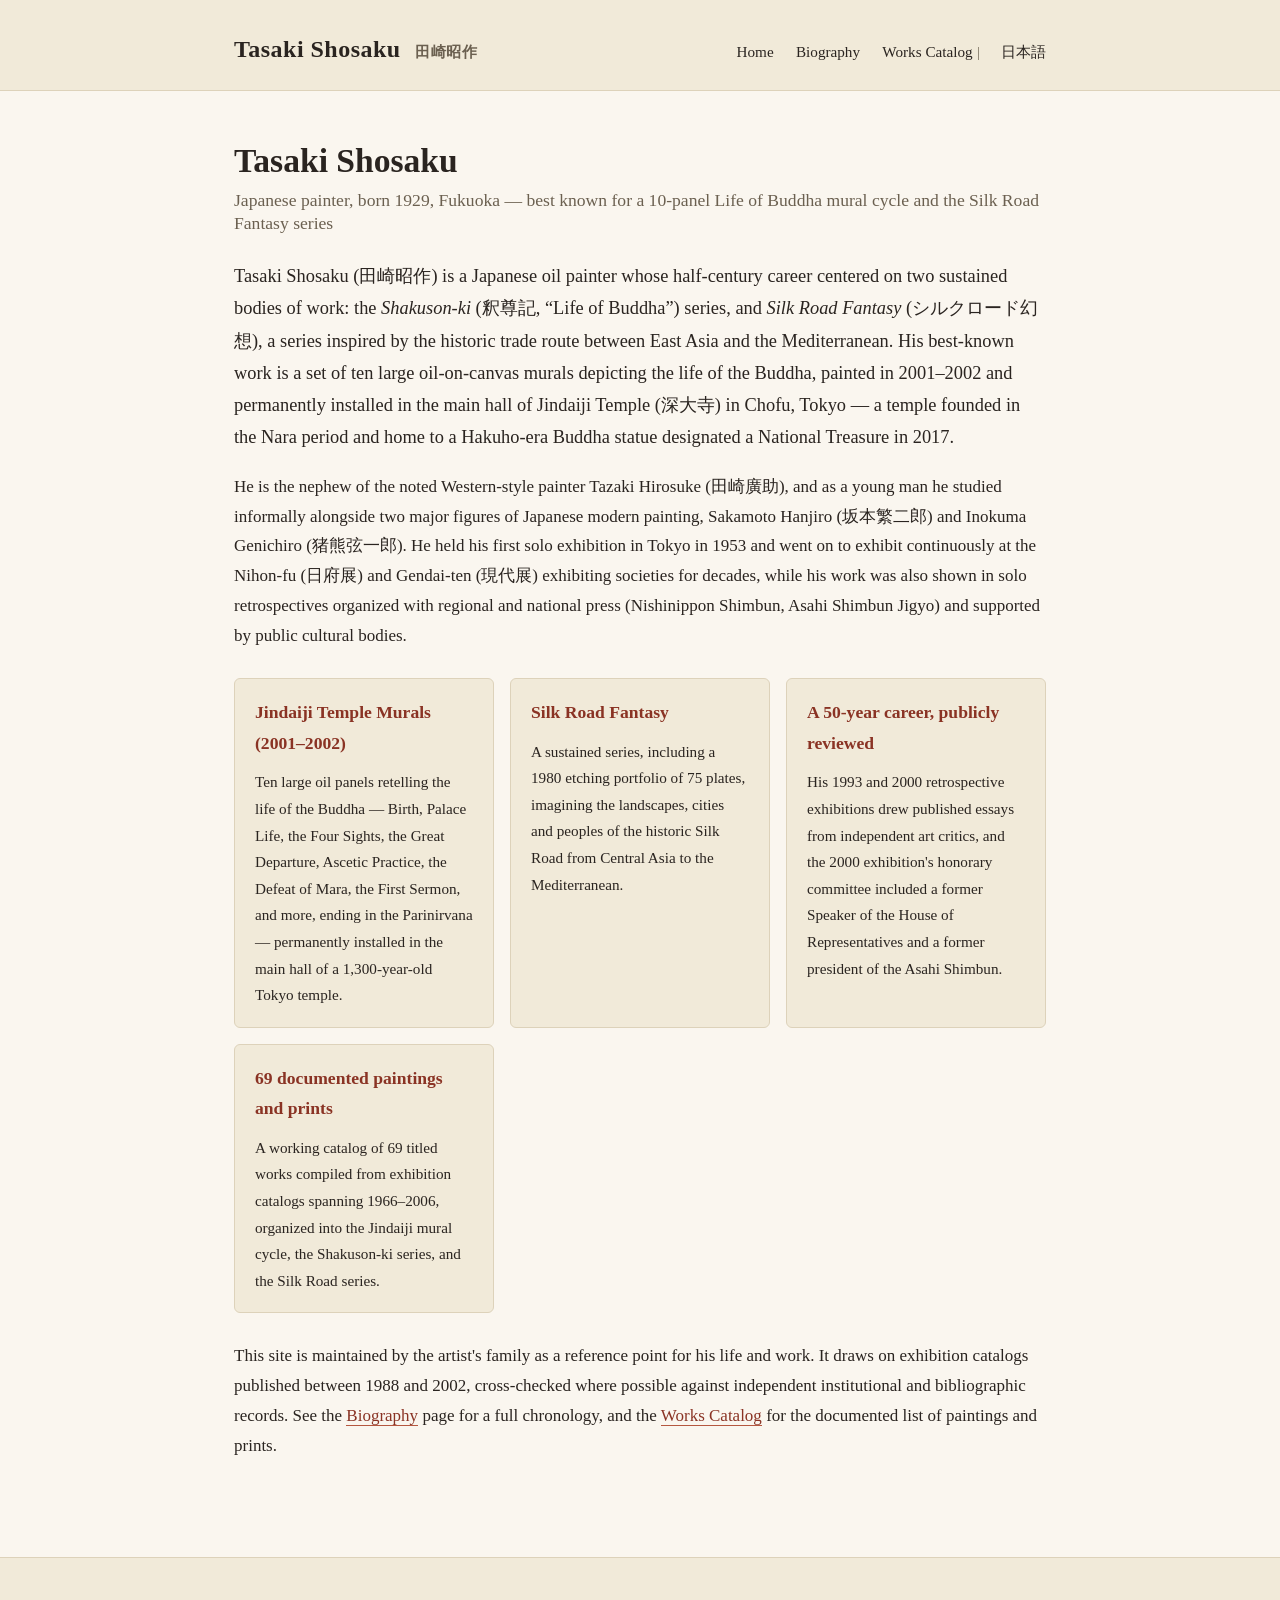
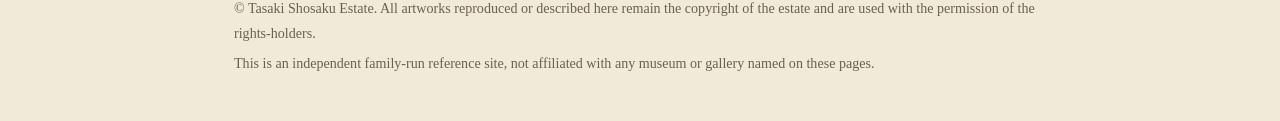
==== index.html @ aa530835 "Add files via upload" ====
<!doctype html>
<html lang="en">
<head>
<meta charset="utf-8">
<meta name="viewport" content="width=device-width, initial-scale=1">
<title>Tasaki Shosaku — Japanese Painter (1929–)</title>
<meta name="description" content="Official reference site for Japanese painter Tasaki Shosaku (田崎昭作, b. 1929), creator of the 10-panel Life of Buddha murals at Jindaiji Temple, Tokyo, and the Silk Road Fantasy series.">
<link rel="stylesheet" href="style.css">
</head>
<body>

<header class="site-header">
  <div class="wrap">
    <div class="brand">Tasaki Shosaku <span class="jp">田崎昭作</span></div>
    <nav class="main-nav">
      <a href="index.html">Home</a>
      <a href="biography.html">Biography</a>
      <a href="works.html">Works Catalog</a>
      <span class="lang-switch">| <a href="ja/index.html">日本語</a></span>
    </nav>
  </div>
</header>

<main>
  <div class="wrap">
    <h1>Tasaki Shosaku
      <span class="sub">Japanese painter, born 1929, Fukuoka — best known for a 10-panel Life of Buddha mural cycle and the Silk Road Fantasy series</span>
    </h1>

    <p class="lede">Tasaki Shosaku (田崎昭作) is a Japanese oil painter whose half-century career centered on two sustained bodies of work: the <em>Shakuson-ki</em> (釈尊記, &ldquo;Life of Buddha&rdquo;) series, and <em>Silk Road Fantasy</em> (シルクロード幻想), a series inspired by the historic trade route between East Asia and the Mediterranean. His best-known work is a set of ten large oil-on-canvas murals depicting the life of the Buddha, painted in 2001&ndash;2002 and permanently installed in the main hall of Jindaiji Temple (深大寺) in Chofu, Tokyo &mdash; a temple founded in the Nara period and home to a Hakuho-era Buddha statue designated a National Treasure in 2017.</p>

    <p>He is the nephew of the noted Western-style painter Tazaki Hirosuke (田崎廣助), and as a young man he studied informally alongside two major figures of Japanese modern painting, Sakamoto Hanjiro (坂本繁二郎) and Inokuma Genichiro (猪熊弦一郎). He held his first solo exhibition in Tokyo in 1953 and went on to exhibit continuously at the Nihon-fu (日府展) and Gendai-ten (現代展) exhibiting societies for decades, while his work was also shown in solo retrospectives organized with regional and national press (Nishinippon Shimbun, Asahi Shimbun Jigyo) and supported by public cultural bodies.</p>

    <div class="cards">
      <div class="card">
        <h3>Jindaiji Temple Murals (2001&ndash;2002)</h3>
        <p>Ten large oil panels retelling the life of the Buddha — Birth, Palace Life, the Four Sights, the Great Departure, Ascetic Practice, the Defeat of Mara, the First Sermon, and more, ending in the Parinirvana — permanently installed in the main hall of a 1,300-year-old Tokyo temple.</p>
      </div>
      <div class="card">
        <h3>Silk Road Fantasy</h3>
        <p>A sustained series, including a 1980 etching portfolio of 75 plates, imagining the landscapes, cities and peoples of the historic Silk Road from Central Asia to the Mediterranean.</p>
      </div>
      <div class="card">
        <h3>A 50-year career, publicly reviewed</h3>
        <p>His 1993 and 2000 retrospective exhibitions drew published essays from independent art critics, and the 2000 exhibition's honorary committee included a former Speaker of the House of Representatives and a former president of the Asahi Shimbun.</p>
      </div>
      <div class="card">
        <h3>69 documented paintings and prints</h3>
        <p>A working catalog of 69 titled works compiled from exhibition catalogs spanning 1966&ndash;2006, organized into the Jindaiji mural cycle, the Shakuson-ki series, and the Silk Road series.</p>
      </div>
    </div>

    <p>This site is maintained by the artist's family as a reference point for his life and work. It draws on exhibition catalogs published between 1988 and 2002, cross-checked where possible against independent institutional and bibliographic records. See the <a href="biography.html">Biography</a> page for a full chronology, and the <a href="works.html">Works Catalog</a> for the documented list of paintings and prints.</p>
  </div>
</main>

<footer class="site-footer">
  <div class="wrap">
    <p>&copy; Tasaki Shosaku Estate. All artworks reproduced or described here remain the copyright of the estate and are used with the permission of the rights-holders.</p>
    <p>This is an independent family-run reference site, not affiliated with any museum or gallery named on these pages.</p>
  </div>
</footer>

</body>
</html>
---- style.css ----
/* Tasaki Shosaku reference site — shared stylesheet */

:root {
  --ink: #2a2420;
  --paper: #faf6ef;
  --paper-raised: #f1ead9;
  --accent: #8a3324;
  --accent-soft: #b5573f;
  --line: #ddd2ba;
  --muted: #6b6050;
  --max-width: 860px;
}

* { box-sizing: border-box; }

html { scroll-behavior: smooth; }

body {
  margin: 0;
  background: var(--paper);
  color: var(--ink);
  font-family: "Hiragino Mincho ProN", "Yu Mincho", "Noto Serif JP", Georgia, "Times New Roman", serif;
  line-height: 1.75;
  font-size: 17px;
}

a { color: var(--accent); text-decoration: none; border-bottom: 1px solid var(--accent-soft); }
a:hover { color: var(--accent-soft); }

.wrap {
  max-width: var(--max-width);
  margin: 0 auto;
  padding: 0 24px;
}

header.site-header {
  border-bottom: 1px solid var(--line);
  padding: 28px 0 20px;
  background: var(--paper-raised);
}

header.site-header .wrap {
  display: flex;
  justify-content: space-between;
  align-items: baseline;
  flex-wrap: wrap;
  gap: 10px;
}

.brand {
  font-size: 1.5rem;
  letter-spacing: 0.02em;
  font-weight: 600;
}
.brand .jp { font-size: 0.95rem; color: var(--muted); margin-left: 8px; }

nav.main-nav a {
  margin-left: 18px;
  font-size: 0.95rem;
  border-bottom: none;
  color: var(--ink);
}
nav.main-nav a:hover { color: var(--accent); }

.lang-switch {
  font-size: 0.85rem;
  color: var(--muted);
}
.lang-switch a { border-bottom: none; }

main { padding: 48px 0 80px; }

h1 { font-size: 2.1rem; margin: 0 0 6px; line-height: 1.3; }
h1 .sub { display: block; font-size: 1.1rem; color: var(--muted); font-weight: 400; margin-top: 6px; }
h2 { font-size: 1.4rem; margin: 2.6em 0 0.8em; border-left: 4px solid var(--accent); padding-left: 12px; }
h3 { font-size: 1.1rem; margin: 1.6em 0 0.6em; color: var(--accent); }

p.lede {
  font-size: 1.15rem;
  color: var(--ink);
  margin-top: 1.4em;
}

.cards {
  display: grid;
  grid-template-columns: repeat(auto-fit, minmax(220px, 1fr));
  gap: 16px;
  margin: 28px 0;
}
.card {
  background: var(--paper-raised);
  border: 1px solid var(--line);
  border-radius: 6px;
  padding: 18px 20px;
}
.card h3 { margin-top: 0; }
.card p { margin: 0; font-size: 0.95rem; color: var(--ink); }

.timeline { list-style: none; margin: 0; padding: 0; border-top: 1px solid var(--line); }
.timeline li {
  display: grid;
  grid-template-columns: 140px 1fr;
  gap: 18px;
  padding: 16px 0;
  border-bottom: 1px solid var(--line);
}
.timeline .year { font-weight: 600; color: var(--accent); }
.timeline .desc { }
.timeline .desc .note { display: block; font-size: 0.85rem; color: var(--muted); margin-top: 4px; }

@media (max-width: 540px) {
  .timeline li { grid-template-columns: 1fr; gap: 4px; }
}

table.works {
  width: 100%;
  border-collapse: collapse;
  margin: 14px 0 8px;
  font-size: 0.95rem;
}
table.works th, table.works td {
  text-align: left;
  padding: 9px 10px;
  border-bottom: 1px solid var(--line);
  vertical-align: top;
}
table.works th {
  font-weight: 600;
  color: var(--muted);
  font-size: 0.82rem;
  text-transform: uppercase;
  letter-spacing: 0.04em;
}
table.works tr:hover { background: var(--paper-raised); }
.series-count { color: var(--muted); font-size: 0.95rem; margin-top: -6px; }

.table-scroll { overflow-x: auto; }

footer.site-footer {
  border-top: 1px solid var(--line);
  background: var(--paper-raised);
  padding: 32px 0 40px;
  font-size: 0.88rem;
  color: var(--muted);
}
footer.site-footer p { margin: 0.4em 0; }
footer.site-footer a { color: var(--muted); border-bottom: 1px solid var(--line); }

.status-note {
  background: #fbeee7;
  border: 1px solid #e3b9a9;
  border-radius: 6px;
  padding: 14px 18px;
  font-size: 0.9rem;
  color: #6e3524;
  margin: 18px 0;
}
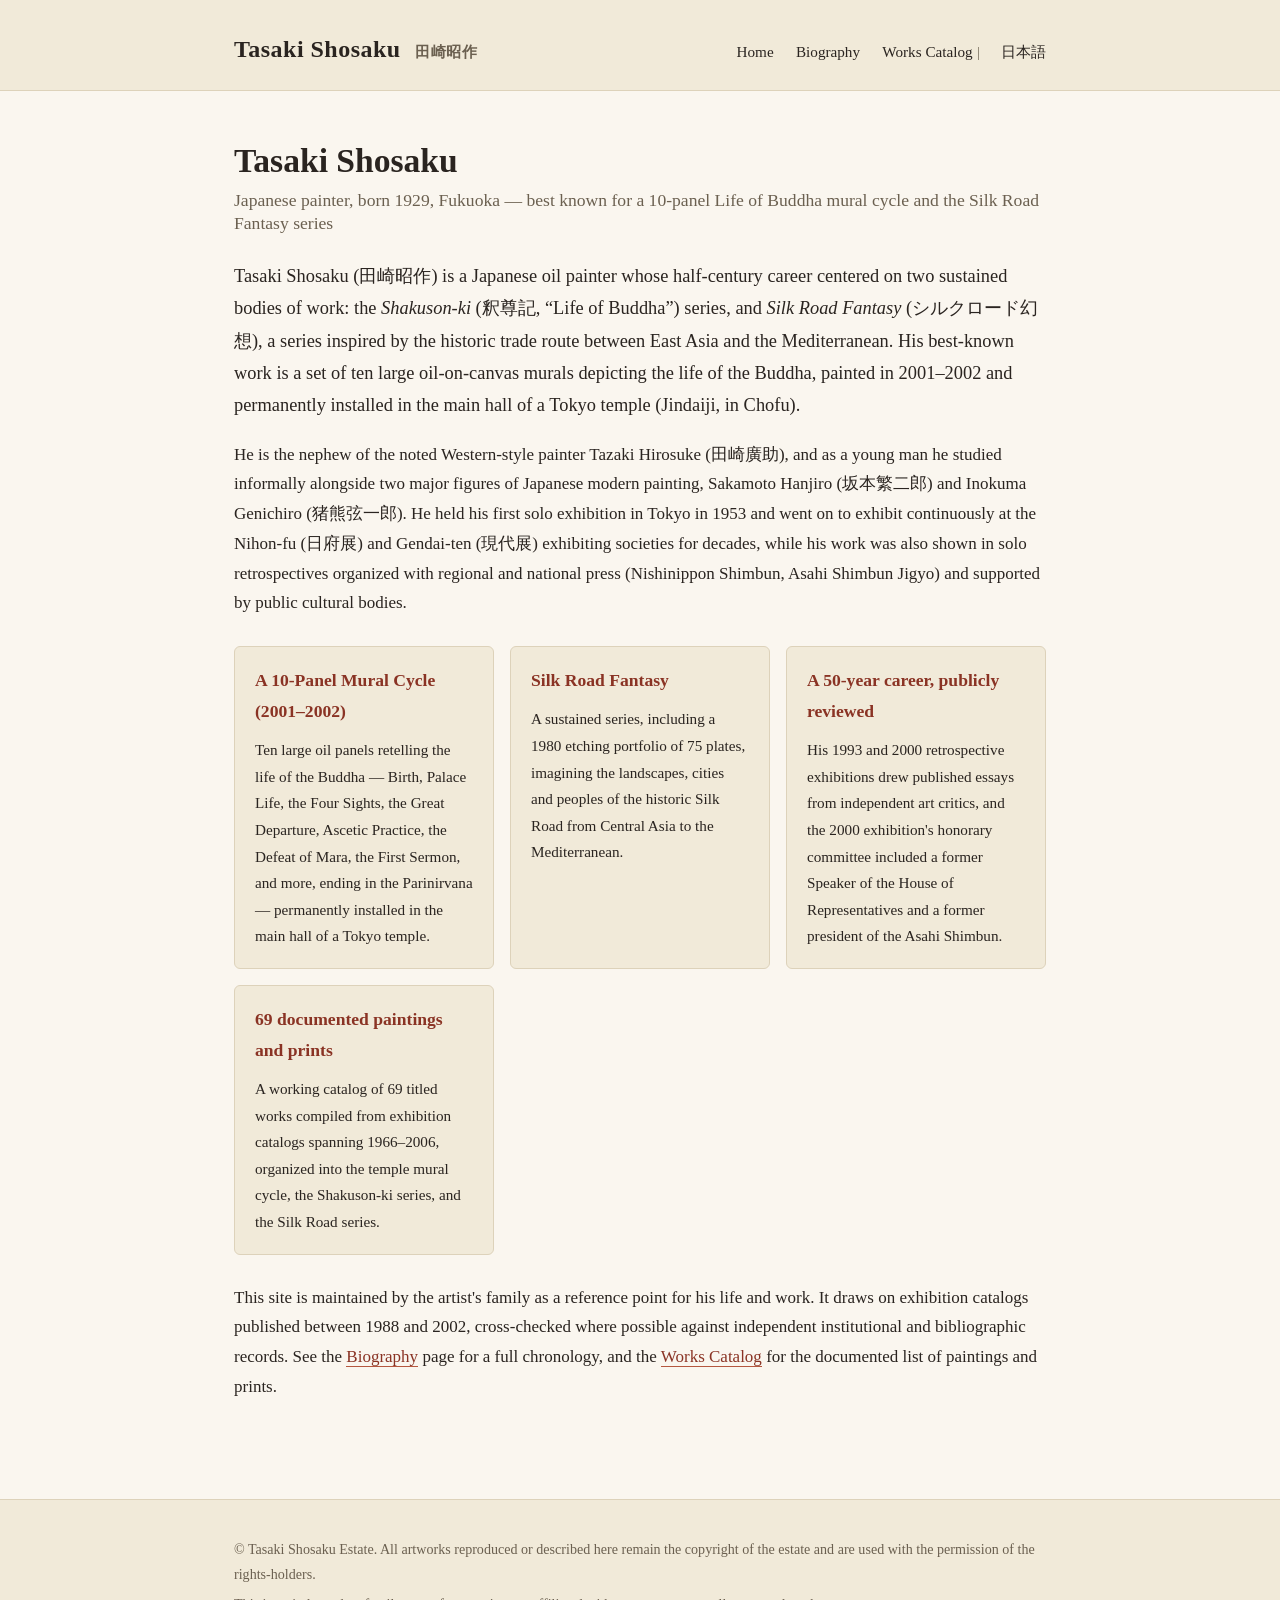
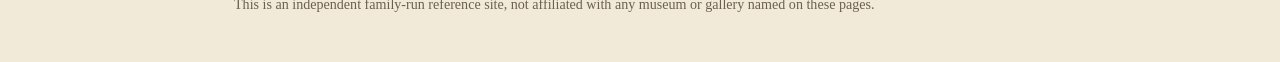
==== commit 6562f531: "Add files via upload" ====
--- a/index.html
+++ b/index.html
@@ -4,8 +4,50 @@
 <meta charset="utf-8">
 <meta name="viewport" content="width=device-width, initial-scale=1">
 <title>Tasaki Shosaku — Japanese Painter (1929–)</title>
-<meta name="description" content="Official reference site for Japanese painter Tasaki Shosaku (田崎昭作, b. 1929), creator of the 10-panel Life of Buddha murals at Jindaiji Temple, Tokyo, and the Silk Road Fantasy series.">
+<meta name="description" content="Official reference site for Japanese painter Tasaki Shosaku (田崎昭作, b. 1929), creator of a 10-panel Life of Buddha mural cycle and the Silk Road Fantasy series.">
+<link rel="canonical" href="https://ttakt.github.io/tasaki-shosaku/">
+<link rel="alternate" hreflang="en" href="https://ttakt.github.io/tasaki-shosaku/">
+<link rel="alternate" hreflang="ja" href="https://ttakt.github.io/tasaki-shosaku/ja/index.html">
+<link rel="alternate" hreflang="x-default" href="https://ttakt.github.io/tasaki-shosaku/">
+<link rel="icon" href="assets/favicon.ico" sizes="any">
+<link rel="icon" href="assets/favicon-32.png" type="image/png" sizes="32x32">
+<link rel="apple-touch-icon" href="assets/apple-touch-icon.png">
+<meta property="og:type" content="profile">
+<meta property="og:site_name" content="Tasaki Shosaku ｜田崎昭作">
+<meta property="og:locale" content="en_US">
+<meta property="og:title" content="Tasaki Shosaku — Japanese Painter (1929–)">
+<meta property="og:description" content="Official reference site for Japanese painter Tasaki Shosaku (田崎昭作, b. 1929), creator of a 10-panel Life of Buddha mural cycle and the Silk Road Fantasy series.">
+<meta property="og:url" content="https://ttakt.github.io/tasaki-shosaku/">
+<meta property="og:image" content="https://ttakt.github.io/tasaki-shosaku/assets/og-image-en.png">
+<meta property="og:image:width" content="1200">
+<meta property="og:image:height" content="630">
+<meta name="twitter:card" content="summary_large_image">
+<meta name="twitter:title" content="Tasaki Shosaku — Japanese Painter (1929–)">
+<meta name="twitter:description" content="Official reference site for Japanese painter Tasaki Shosaku (田崎昭作, b. 1929), creator of a 10-panel Life of Buddha mural cycle and the Silk Road Fantasy series.">
+<meta name="twitter:image" content="https://ttakt.github.io/tasaki-shosaku/assets/og-image-en.png">
 <link rel="stylesheet" href="style.css">
+<script type="application/ld+json">
+{
+  "@context": "https://schema.org",
+  "@type": "Person",
+  "name": "Tasaki Shosaku",
+  "alternateName": ["田崎昭作", "田﨑昭作"],
+  "birthDate": "1929-01-17",
+  "birthPlace": {
+    "@type": "Place",
+    "name": "Tachibana-machi, Yame District, Fukuoka Prefecture, Japan"
+  },
+  "nationality": "Japanese",
+  "jobTitle": "Painter",
+  "description": "Japanese oil painter known for the 10-panel Life of Buddha (Shakuson-ki) mural cycle and the Silk Road Fantasy series.",
+  "url": "https://ttakt.github.io/tasaki-shosaku/",
+  "image": "https://ttakt.github.io/tasaki-shosaku/assets/og-image-en.png",
+  "workLocation": {
+    "@type": "Place",
+    "name": "Tokyo, Japan"
+  }
+}
+</script>
 </head>
 <body>
 
@@ -27,14 +69,14 @@
       <span class="sub">Japanese painter, born 1929, Fukuoka — best known for a 10-panel Life of Buddha mural cycle and the Silk Road Fantasy series</span>
     </h1>
 
-    <p class="lede">Tasaki Shosaku (田崎昭作) is a Japanese oil painter whose half-century career centered on two sustained bodies of work: the <em>Shakuson-ki</em> (釈尊記, &ldquo;Life of Buddha&rdquo;) series, and <em>Silk Road Fantasy</em> (シルクロード幻想), a series inspired by the historic trade route between East Asia and the Mediterranean. His best-known work is a set of ten large oil-on-canvas murals depicting the life of the Buddha, painted in 2001&ndash;2002 and permanently installed in the main hall of Jindaiji Temple (深大寺) in Chofu, Tokyo &mdash; a temple founded in the Nara period and home to a Hakuho-era Buddha statue designated a National Treasure in 2017.</p>
+    <p class="lede">Tasaki Shosaku (田崎昭作) is a Japanese oil painter whose half-century career centered on two sustained bodies of work: the <em>Shakuson-ki</em> (釈尊記, &ldquo;Life of Buddha&rdquo;) series, and <em>Silk Road Fantasy</em> (シルクロード幻想), a series inspired by the historic trade route between East Asia and the Mediterranean. His best-known work is a set of ten large oil-on-canvas murals depicting the life of the Buddha, painted in 2001&ndash;2002 and permanently installed in the main hall of a Tokyo temple (Jindaiji, in Chofu).</p>
 
     <p>He is the nephew of the noted Western-style painter Tazaki Hirosuke (田崎廣助), and as a young man he studied informally alongside two major figures of Japanese modern painting, Sakamoto Hanjiro (坂本繁二郎) and Inokuma Genichiro (猪熊弦一郎). He held his first solo exhibition in Tokyo in 1953 and went on to exhibit continuously at the Nihon-fu (日府展) and Gendai-ten (現代展) exhibiting societies for decades, while his work was also shown in solo retrospectives organized with regional and national press (Nishinippon Shimbun, Asahi Shimbun Jigyo) and supported by public cultural bodies.</p>
 
     <div class="cards">
       <div class="card">
-        <h3>Jindaiji Temple Murals (2001&ndash;2002)</h3>
-        <p>Ten large oil panels retelling the life of the Buddha — Birth, Palace Life, the Four Sights, the Great Departure, Ascetic Practice, the Defeat of Mara, the First Sermon, and more, ending in the Parinirvana — permanently installed in the main hall of a 1,300-year-old Tokyo temple.</p>
+        <h3>A 10-Panel Mural Cycle (2001&ndash;2002)</h3>
+        <p>Ten large oil panels retelling the life of the Buddha — Birth, Palace Life, the Four Sights, the Great Departure, Ascetic Practice, the Defeat of Mara, the First Sermon, and more, ending in the Parinirvana — permanently installed in the main hall of a Tokyo temple.</p>
       </div>
       <div class="card">
         <h3>Silk Road Fantasy</h3>
@@ -46,7 +88,7 @@
       </div>
       <div class="card">
         <h3>69 documented paintings and prints</h3>
-        <p>A working catalog of 69 titled works compiled from exhibition catalogs spanning 1966&ndash;2006, organized into the Jindaiji mural cycle, the Shakuson-ki series, and the Silk Road series.</p>
+        <p>A working catalog of 69 titled works compiled from exhibition catalogs spanning 1966&ndash;2006, organized into the temple mural cycle, the Shakuson-ki series, and the Silk Road series.</p>
       </div>
     </div>
 
--- a/style.css
+++ b/style.css
@@ -146,6 +146,34 @@
 footer.site-footer p { margin: 0.4em 0; }
 footer.site-footer a { color: var(--muted); border-bottom: 1px solid var(--line); }
 
+.gallery {
+  display: grid;
+  grid-template-columns: repeat(auto-fit, minmax(210px, 1fr));
+  gap: 20px;
+  margin: 18px 0 30px;
+}
+.gallery figure { margin: 0; }
+.gallery img {
+  width: 100%;
+  height: auto;
+  display: block;
+  border-radius: 4px;
+  border: 1px solid var(--line);
+  background: var(--paper-raised);
+}
+.gallery figcaption {
+  font-size: 0.85rem;
+  color: var(--muted);
+  margin-top: 6px;
+  line-height: 1.4;
+}
+.gallery figcaption .work-title { color: var(--ink); font-weight: 600; }
+.image-note {
+  font-size: 0.85rem;
+  color: var(--muted);
+  margin: -10px 0 30px;
+}
+
 .status-note {
   background: #fbeee7;
   border: 1px solid #e3b9a9;
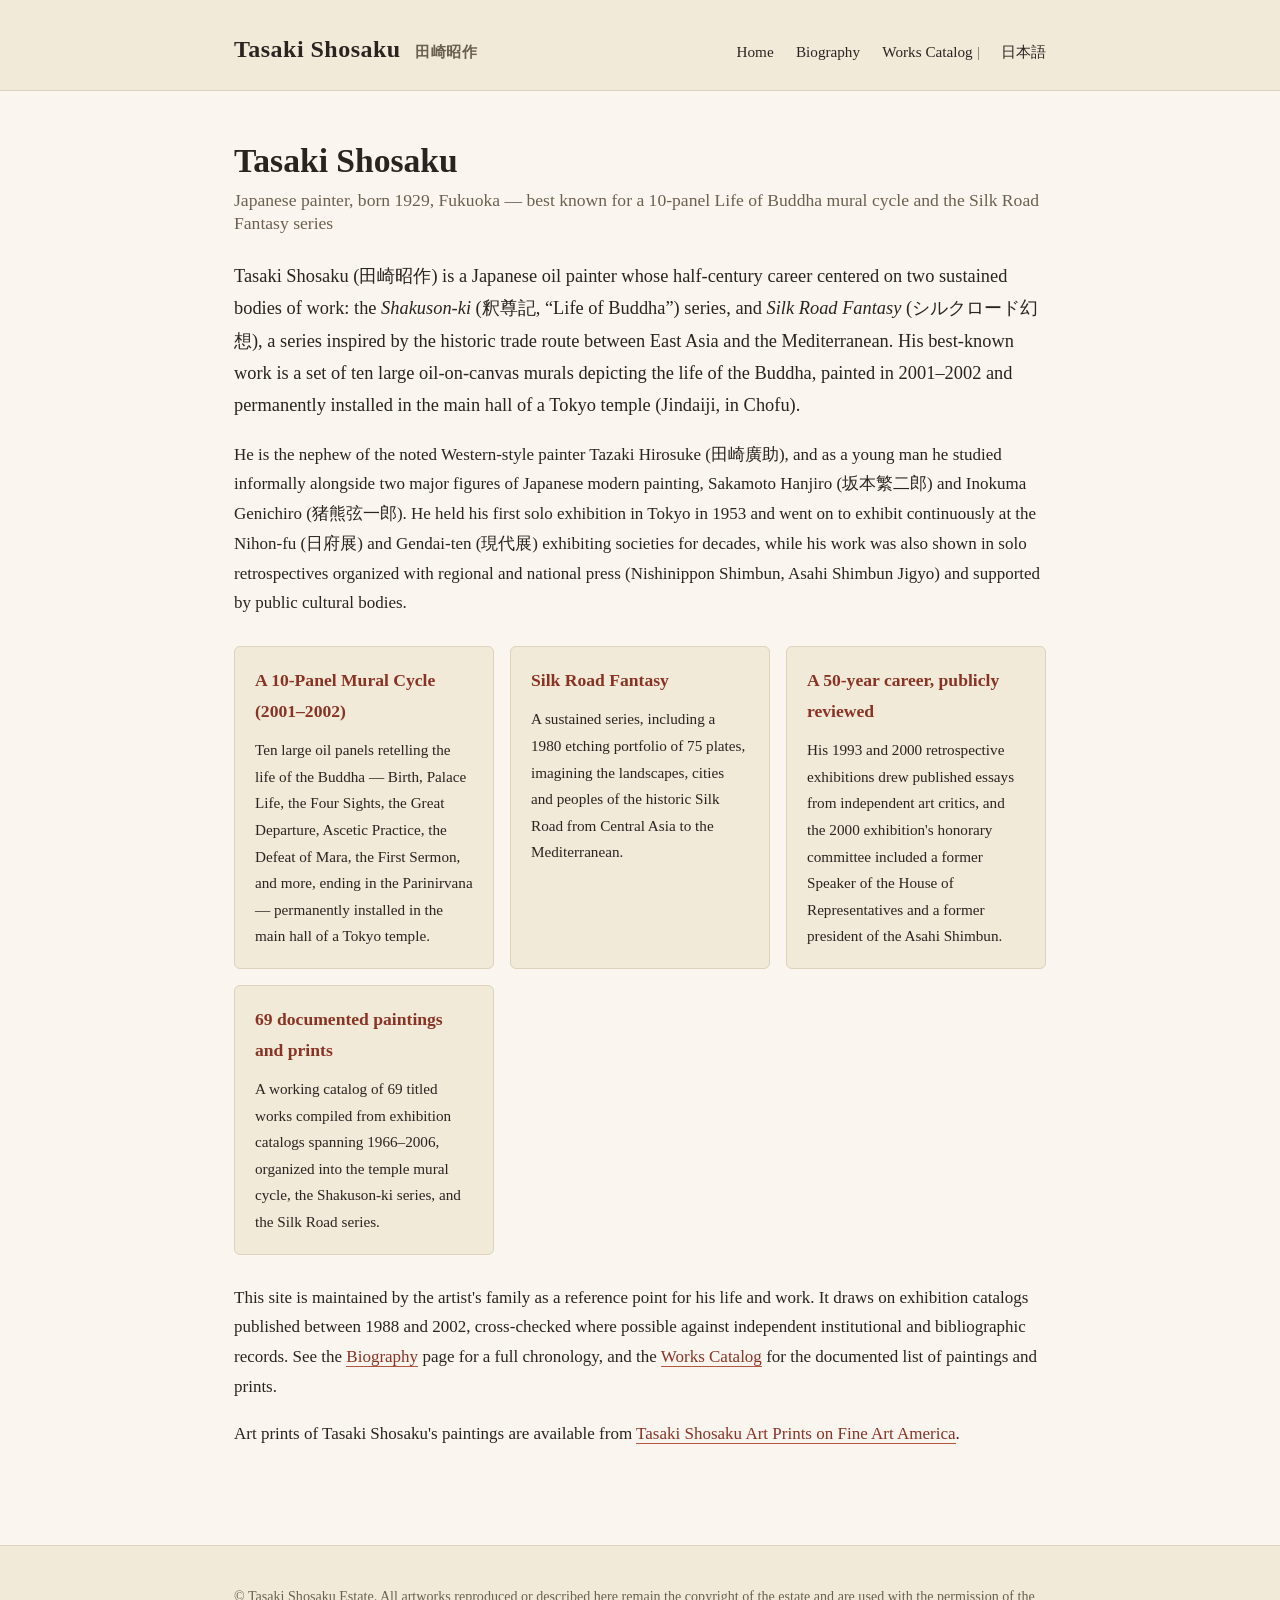
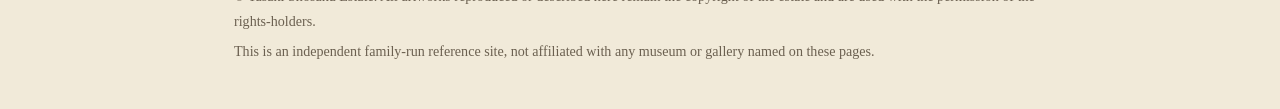
==== commit c84b68ba: "Add files via upload" ====
--- a/index.html
+++ b/index.html
@@ -93,6 +93,8 @@
     </div>
 
     <p>This site is maintained by the artist's family as a reference point for his life and work. It draws on exhibition catalogs published between 1988 and 2002, cross-checked where possible against independent institutional and bibliographic records. See the <a href="biography.html">Biography</a> page for a full chronology, and the <a href="works.html">Works Catalog</a> for the documented list of paintings and prints.</p>
+
+    <p>Art prints of Tasaki Shosaku's paintings are available from <a href="https://fineartamerica.com/profiles/tasaki-shosaku">Tasaki Shosaku Art Prints on Fine Art America</a>.</p>
   </div>
 </main>
 
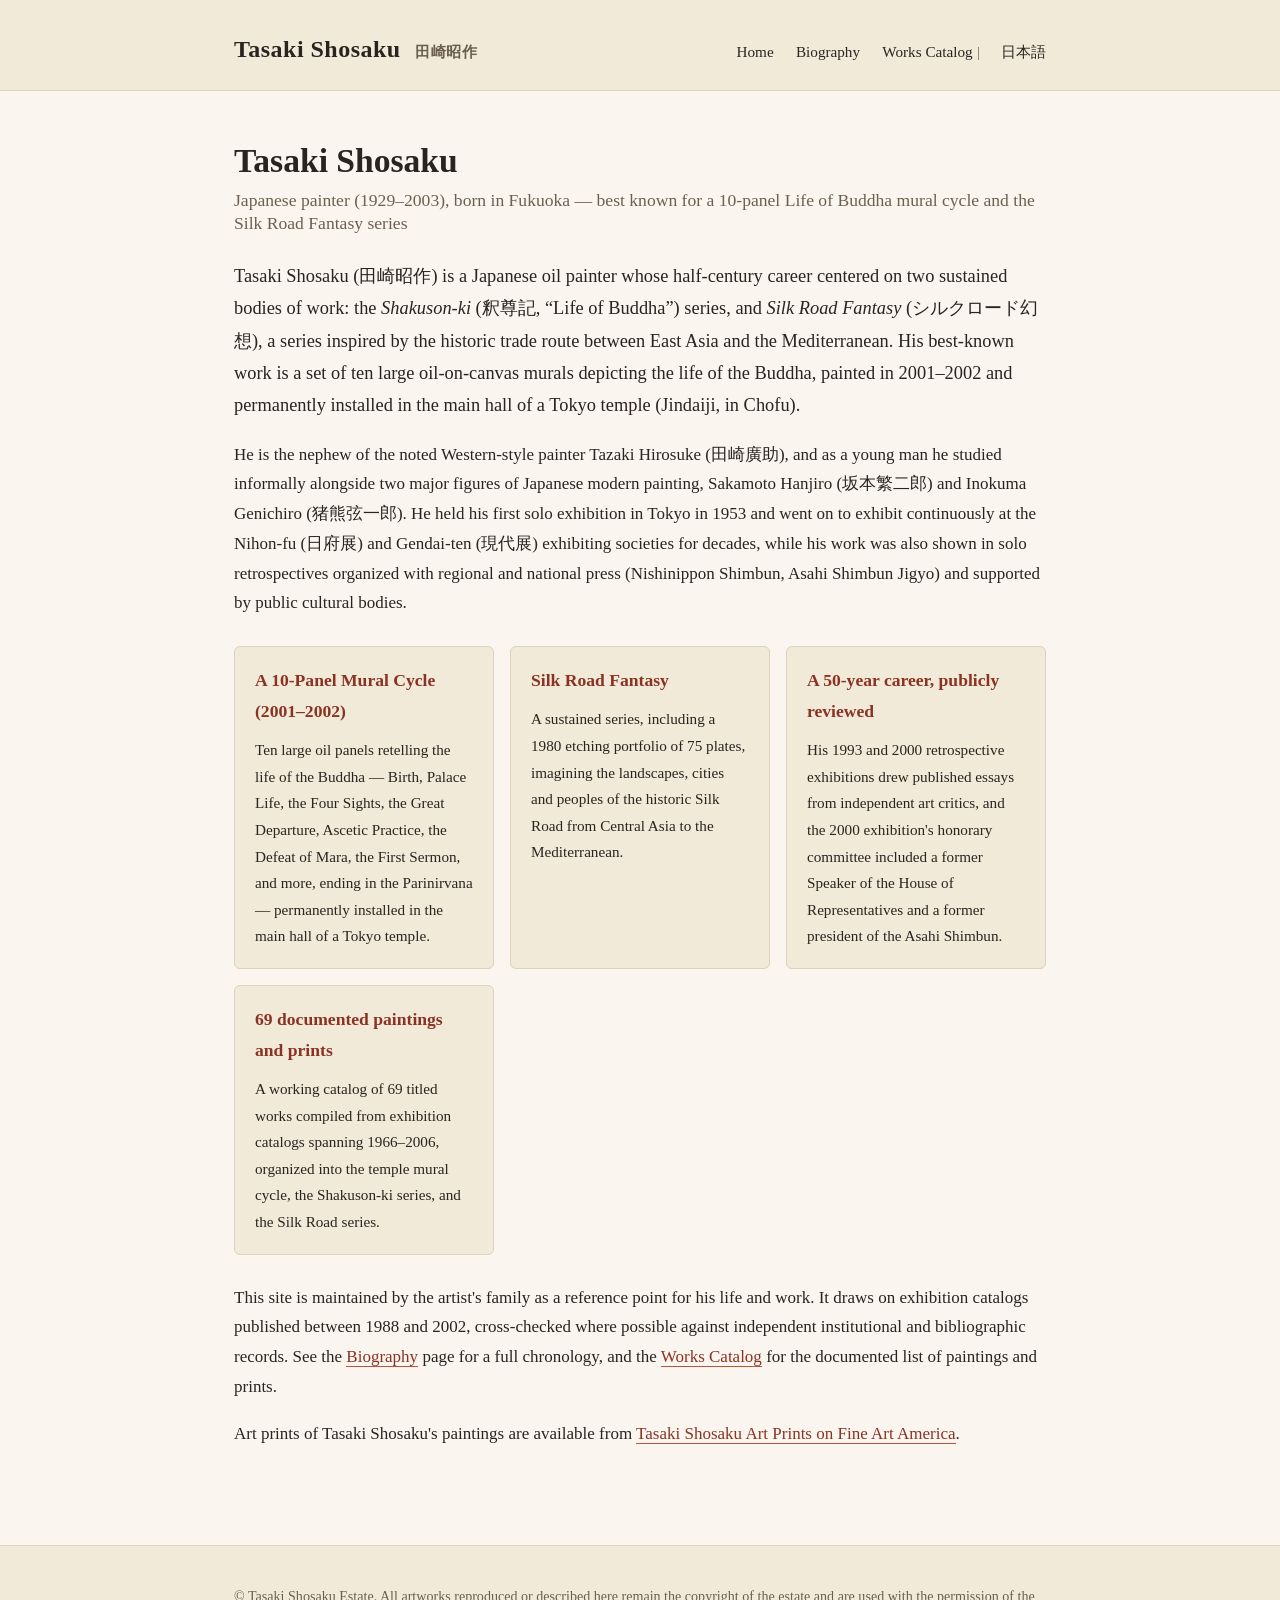
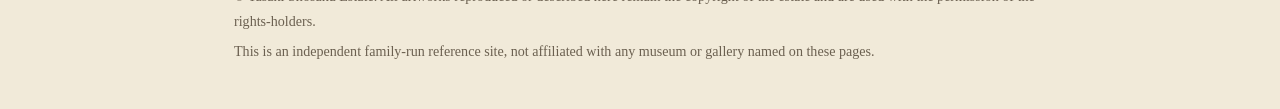
==== commit 435a9f49: "Add files via upload" ====
--- a/index.html
+++ b/index.html
@@ -3,8 +3,8 @@
 <head>
 <meta charset="utf-8">
 <meta name="viewport" content="width=device-width, initial-scale=1">
-<title>Tasaki Shosaku — Japanese Painter (1929–)</title>
-<meta name="description" content="Official reference site for Japanese painter Tasaki Shosaku (田崎昭作, b. 1929), creator of a 10-panel Life of Buddha mural cycle and the Silk Road Fantasy series.">
+<title>Tasaki Shosaku — Japanese Painter (1929–2003)</title>
+<meta name="description" content="Official reference site for Japanese painter Tasaki Shosaku (田崎昭作, 1929–2003), creator of a 10-panel Life of Buddha mural cycle and the Silk Road Fantasy series.">
 <link rel="canonical" href="https://ttakt.github.io/tasaki-shosaku/">
 <link rel="alternate" hreflang="en" href="https://ttakt.github.io/tasaki-shosaku/">
 <link rel="alternate" hreflang="ja" href="https://ttakt.github.io/tasaki-shosaku/ja/index.html">
@@ -15,15 +15,15 @@
 <meta property="og:type" content="profile">
 <meta property="og:site_name" content="Tasaki Shosaku ｜田崎昭作">
 <meta property="og:locale" content="en_US">
-<meta property="og:title" content="Tasaki Shosaku — Japanese Painter (1929–)">
-<meta property="og:description" content="Official reference site for Japanese painter Tasaki Shosaku (田崎昭作, b. 1929), creator of a 10-panel Life of Buddha mural cycle and the Silk Road Fantasy series.">
+<meta property="og:title" content="Tasaki Shosaku — Japanese Painter (1929–2003)">
+<meta property="og:description" content="Official reference site for Japanese painter Tasaki Shosaku (田崎昭作, 1929–2003), creator of a 10-panel Life of Buddha mural cycle and the Silk Road Fantasy series.">
 <meta property="og:url" content="https://ttakt.github.io/tasaki-shosaku/">
 <meta property="og:image" content="https://ttakt.github.io/tasaki-shosaku/assets/og-image-en.png">
 <meta property="og:image:width" content="1200">
 <meta property="og:image:height" content="630">
 <meta name="twitter:card" content="summary_large_image">
-<meta name="twitter:title" content="Tasaki Shosaku — Japanese Painter (1929–)">
-<meta name="twitter:description" content="Official reference site for Japanese painter Tasaki Shosaku (田崎昭作, b. 1929), creator of a 10-panel Life of Buddha mural cycle and the Silk Road Fantasy series.">
+<meta name="twitter:title" content="Tasaki Shosaku — Japanese Painter (1929–2003)">
+<meta name="twitter:description" content="Official reference site for Japanese painter Tasaki Shosaku (田崎昭作, 1929–2003), creator of a 10-panel Life of Buddha mural cycle and the Silk Road Fantasy series.">
 <meta name="twitter:image" content="https://ttakt.github.io/tasaki-shosaku/assets/og-image-en.png">
 <link rel="stylesheet" href="style.css">
 <script type="application/ld+json">
@@ -33,6 +33,7 @@
   "name": "Tasaki Shosaku",
   "alternateName": ["田崎昭作", "田﨑昭作"],
   "birthDate": "1929-01-17",
+  "deathDate": "2003-01-17",
   "birthPlace": {
     "@type": "Place",
     "name": "Tachibana-machi, Yame District, Fukuoka Prefecture, Japan"
@@ -66,7 +67,7 @@
 <main>
   <div class="wrap">
     <h1>Tasaki Shosaku
-      <span class="sub">Japanese painter, born 1929, Fukuoka — best known for a 10-panel Life of Buddha mural cycle and the Silk Road Fantasy series</span>
+      <span class="sub">Japanese painter (1929–2003), born in Fukuoka — best known for a 10-panel Life of Buddha mural cycle and the Silk Road Fantasy series</span>
     </h1>
 
     <p class="lede">Tasaki Shosaku (田崎昭作) is a Japanese oil painter whose half-century career centered on two sustained bodies of work: the <em>Shakuson-ki</em> (釈尊記, &ldquo;Life of Buddha&rdquo;) series, and <em>Silk Road Fantasy</em> (シルクロード幻想), a series inspired by the historic trade route between East Asia and the Mediterranean. His best-known work is a set of ten large oil-on-canvas murals depicting the life of the Buddha, painted in 2001&ndash;2002 and permanently installed in the main hall of a Tokyo temple (Jindaiji, in Chofu).</p>
